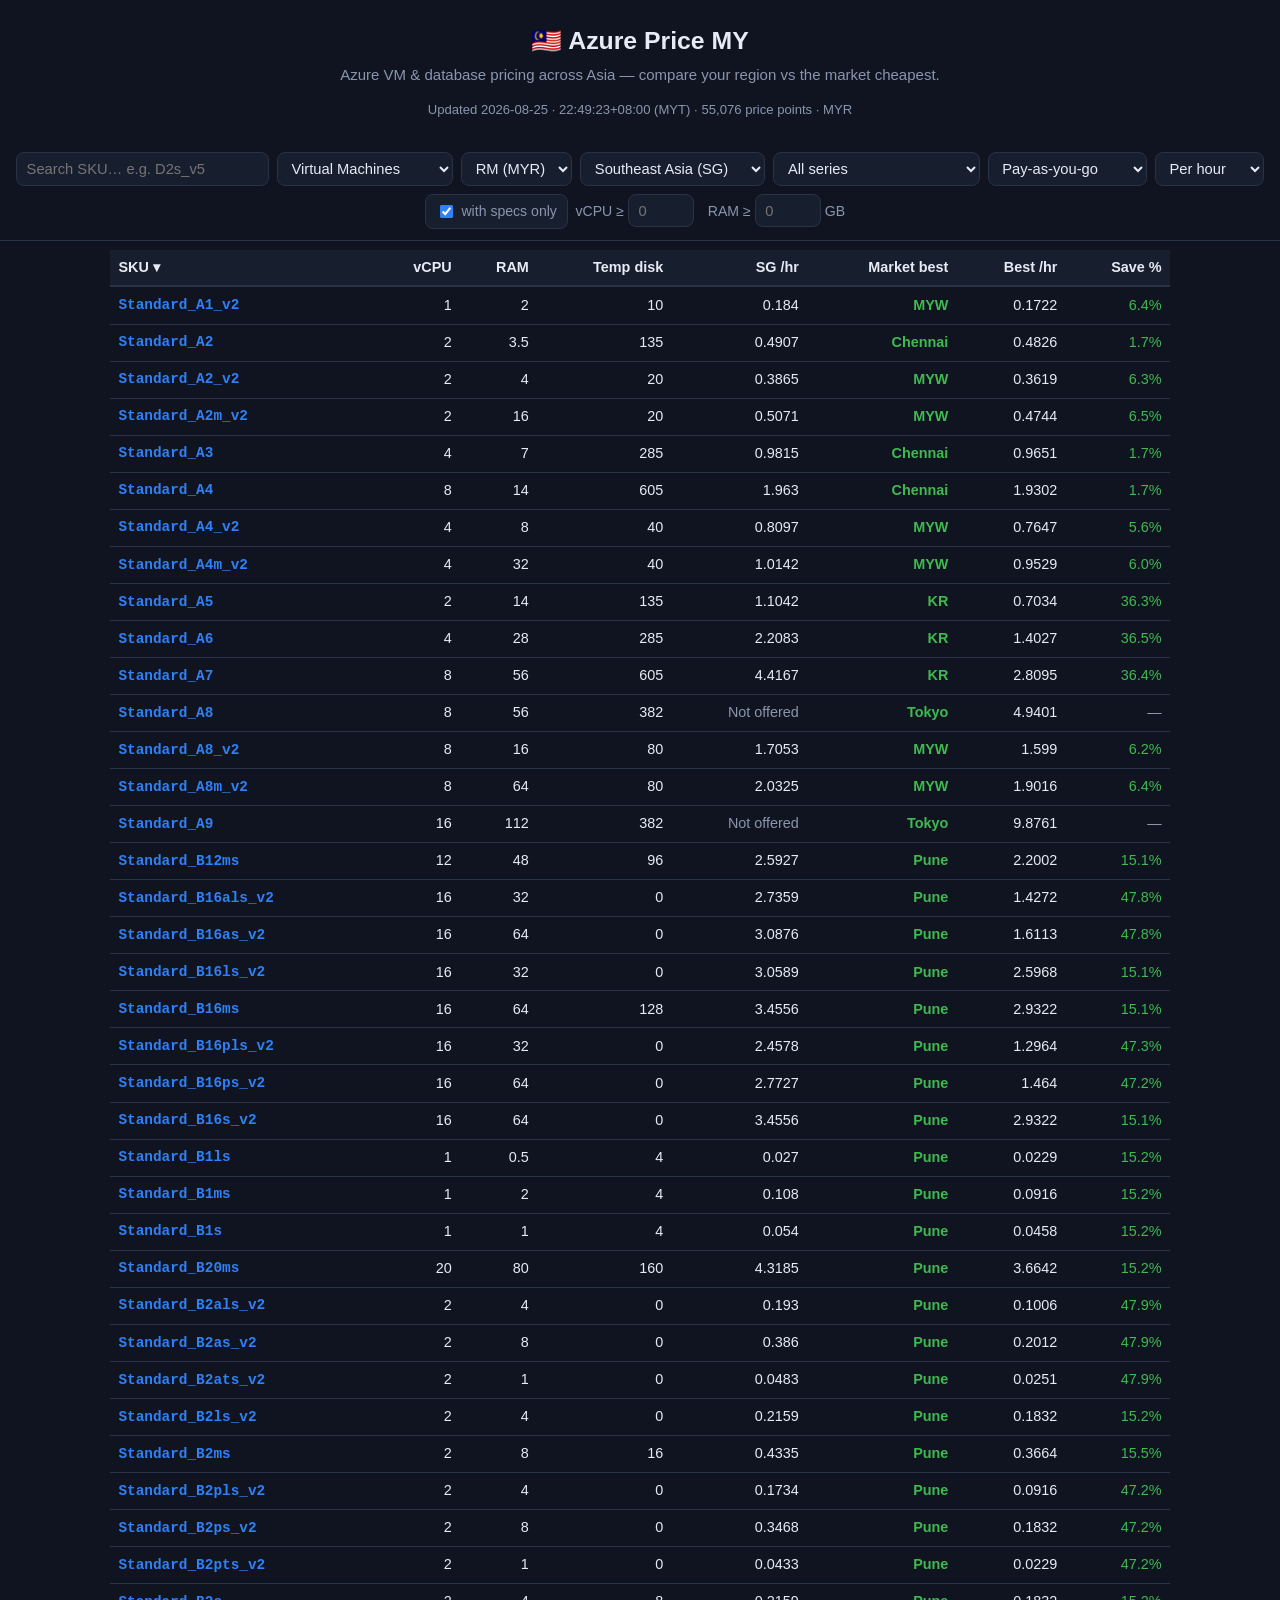
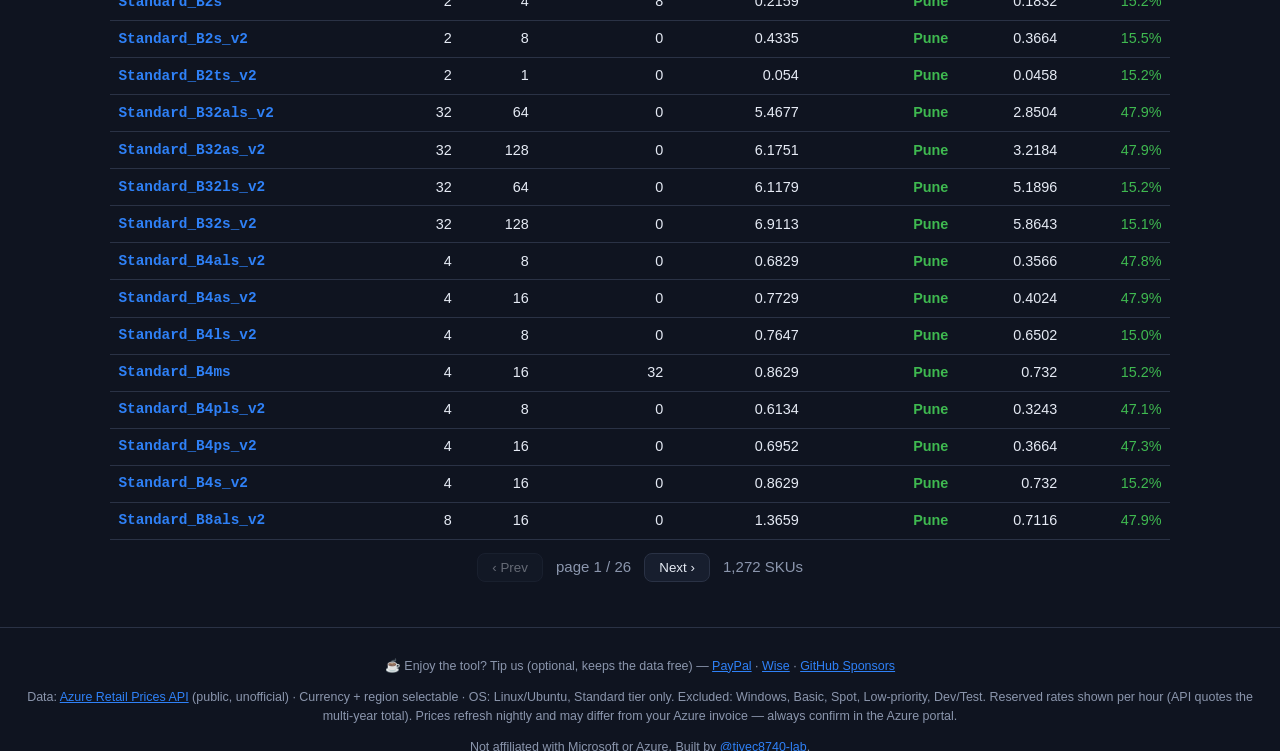
==== index.html @ e64f5a5e "specs: Learn scraper (154 families, constrained cores, doc-renames, retired classics); exclude Dedic" ====
<!DOCTYPE html>
<html lang="en">
<head>
<meta charset="UTF-8">
<meta name="viewport" content="width=device-width, initial-scale=1.0">
<title>Azure Price MY — VM & Database Prices for Asia (MYR/USD)</title>
<meta name="description" content="Compare Azure Virtual Machine and Flexible Database prices across Asia in MYR and USD. Pick a region and see the cheapest market price vs your region, Linux Standard tier, Pay-as-you-go, Reserved Instances and Savings Plans. Updated daily from Microsoft's public Azure Retail Prices API.">
<link rel="canonical" href="https://tivec8740-lab.github.io/azure-price-my/">
<link rel="stylesheet" href="style.css">
</head>
<body>
<header>
  <h1>🇲🇾 Azure Price MY</h1>
  <p class="tagline">Azure VM &amp; database pricing across Asia — compare your region vs the market cheapest.</p>
  <p id="updated" class="updated">loading…</p>
</header>

<section class="controls">
  <input id="search" type="search" placeholder="Search SKU… e.g. D2s_v5" autocomplete="off">
  <select id="category">
    <option value="Compute (VM)">Virtual Machines</option>
    <option value="Database">Databases (Flexible)</option>
    <option value="all">All</option>
  </select>
  <select id="currency">
    <option value="MYR">RM (MYR)</option>
    <option value="USD">$ (USD)</option>
    <option value="SGD">S$ (SGD)</option>
    <option value="AUD">A$ (AUD)</option>
    <option value="EUR">€ (EUR)</option>
    <option value="GBP">£ (GBP)</option>
    <option value="INR">₹ (INR)</option>
    <option value="JPY">¥ (JPY)</option>
  </select>
  <select id="region"></select>
  <select id="series"><option value="">All series</option></select>
  <select id="priceType">
    <option value="Consumption">Pay-as-you-go</option>
    <option value="Reservation|1 Year">1-Yr Reserved</option>
    <option value="Reservation|3 Years">3-Yr Reserved</option>
    <option value="SavingsPlan|1 Year">1-Yr Savings Plan</option>
    <option value="SavingsPlan|3 Years">3-Yr Savings Plan</option>
  </select>
  <select id="period">
    <option value="hour">Per hour</option>
    <option value="month">Per month</option>
  </select>
  <label class="toggle"><input type="checkbox" id="onlySpec" checked> <span>with specs only</span></label>
  <div class="range">
    <label>vCPU ≥ <input id="minCpu" type="number" min="0" placeholder="0" style="width:4.5em"></label>
    <label>RAM ≥ <input id="minRam" type="number" min="0" placeholder="0" style="width:4.5em"> GB</label>
  </div>
</section>

<main>
<table id="tbl">
  <thead>
    <tr>
      <th data-sort="armSkuName">SKU ▾</th>
      <th data-sort="vCPUs">vCPU</th>
      <th data-sort="memoryGB">RAM</th>
      <th data-sort="tempDiskGB">Temp&nbsp;disk</th>
      <th id="thSel" data-sort="sel">Region /hr</th>
      <th data-sort="cheapestRegion">Market best</th>
      <th id="thCheap" data-sort="cheapest">Best /hr</th>
      <th data-sort="save">Save&nbsp;%</th>
    </tr>
  </thead>
  <tbody id="tbody"><tr><td colspan="8">Loading data…</td></tr></tbody>
</table>
<div class="pager">
  <button id="prev">‹ Prev</button>
  <span id="pageInfo"></span>
  <button id="next">Next ›</button>
  <span id="count"></span>
</div>
</main>

<footer>
  <p>☕ Enjoy the tool? Tip us (optional, keeps the data free) —
   <a class="donate" href="https://paypal.me/mhma83" target="_blank" rel="noopener">PayPal</a> ·
   <a class="donate" href="https://wise.com/pay/me/mohdhamzanibinm" target="_blank" rel="noopener">Wise</a> ·
   <a class="donate" href="https://github.com/sponsors/tivec8740-lab" target="_blank" rel="noopener">GitHub Sponsors</a></p>
  <p>Data: <a href="https://prices.azure.com">Azure Retail Prices API</a> (public, unofficial) · Currency + region selectable · OS: Linux/Ubuntu, Standard tier only.
  Excluded: Windows, Basic, Spot, Low-priority, Dev/Test. Reserved rates shown per hour (API quotes the multi-year total). Prices refresh nightly and may differ from your Azure invoice — always confirm in the Azure portal.</p>
  <p>Not affiliated with Microsoft or Azure. Built by <a href="https://github.com/tivec8740-lab">@tivec8740-lab</a>.</p>
</footer>

<script src="app.js"></script>
</body>
</html>
---- style.css ----
:root {
  --bg: #0f1420; --card: #171e2e; --text: #e6ebf5; --muted: #8b96ad;
  --accent: #2f81f7; --good: #3fb950; --bad: #f85149; --border: #2a3245;
}
* { box-sizing: border-box; }
body { margin: 0; font: 15px/1.5 -apple-system, "Segoe UI", Roboto, sans-serif;
  background: var(--bg); color: var(--text); }
header { padding: 1.4rem 1rem 0.6rem; text-align: center; }
h1 { margin: 0; font-size: 1.55rem; }
.tagline { color: var(--muted); margin: 0.3rem 0 0; }
.updated { font-size: 0.82rem; color: var(--muted); }

.controls { display: flex; flex-wrap: wrap; gap: 0.5rem; justify-content: center;
  padding: 0.6rem 1rem; position: sticky; top: 0; background: var(--bg);
  z-index: 5; border-bottom: 1px solid var(--border); padding-bottom: 0.7rem; }
.controls input[type=search] { min-width: 210px; flex: 1; max-width: 320px; }
input, select {
  background: var(--card); color: var(--text); border: 1px solid var(--border);
  border-radius: 8px; padding: 0.45rem 0.6rem; font-size: 0.92rem;
}
.range label { color: var(--muted); font-size: 0.88rem; margin-right: 0.6rem; }
.toggle { display: inline-flex; align-items: center; gap: 0.35rem; color: var(--muted);
  font-size: 0.88rem; background: var(--card); border: 1px solid var(--border);
  border-radius: 8px; padding: 0.35rem 0.6rem; cursor: pointer; }
.toggle input { accent-color: var(--accent); }

main { max-width: 1080px; margin: 0 auto; padding: 0.6rem 0.6rem 2rem; }
table { width: 100%; border-collapse: collapse; font-size: 0.9rem; }
th, td { padding: 0.42rem 0.55rem; text-align: right; white-space: nowrap; }
th:first-child, td:first-child { text-align: left; }
thead th { position: sticky; top: 52px; background: var(--card); cursor: pointer;
  border-bottom: 2px solid var(--border); user-select: none; }
tbody tr { border-bottom: 1px solid var(--border); }
tbody tr:hover { background: rgba(47,129,247,.08); }
td.sku code { background: none; color: var(--accent); font-weight: 600; }
.muted { color: var(--muted); }
.diff-neg { color: var(--good); } .diff-pos { color: var(--bad); }
.badge { font-size: 0.72rem; color: var(--muted); margin-left: 0.35rem; }

.pager { display: flex; gap: 0.8rem; align-items: center; justify-content: center;
  padding: 0.8rem; color: var(--muted); }
button { background: var(--card); border: 1px solid var(--border); color: var(--text);
  border-radius: 8px; padding: 0.4rem 0.9rem; cursor: pointer; }
button:disabled { opacity: 0.4; cursor: default; }

footer { text-align: center; color: var(--muted); font-size: 0.78rem;
  padding: 1rem 1.4rem 2rem; border-top: 1px solid var(--border); }
footer a { color: var(--accent); }
@media (max-width: 720px) {
  th, td { padding: 0.35rem 0.3rem; font-size: 0.8rem; }
  .controls input[type=search] { max-width: none; }
}
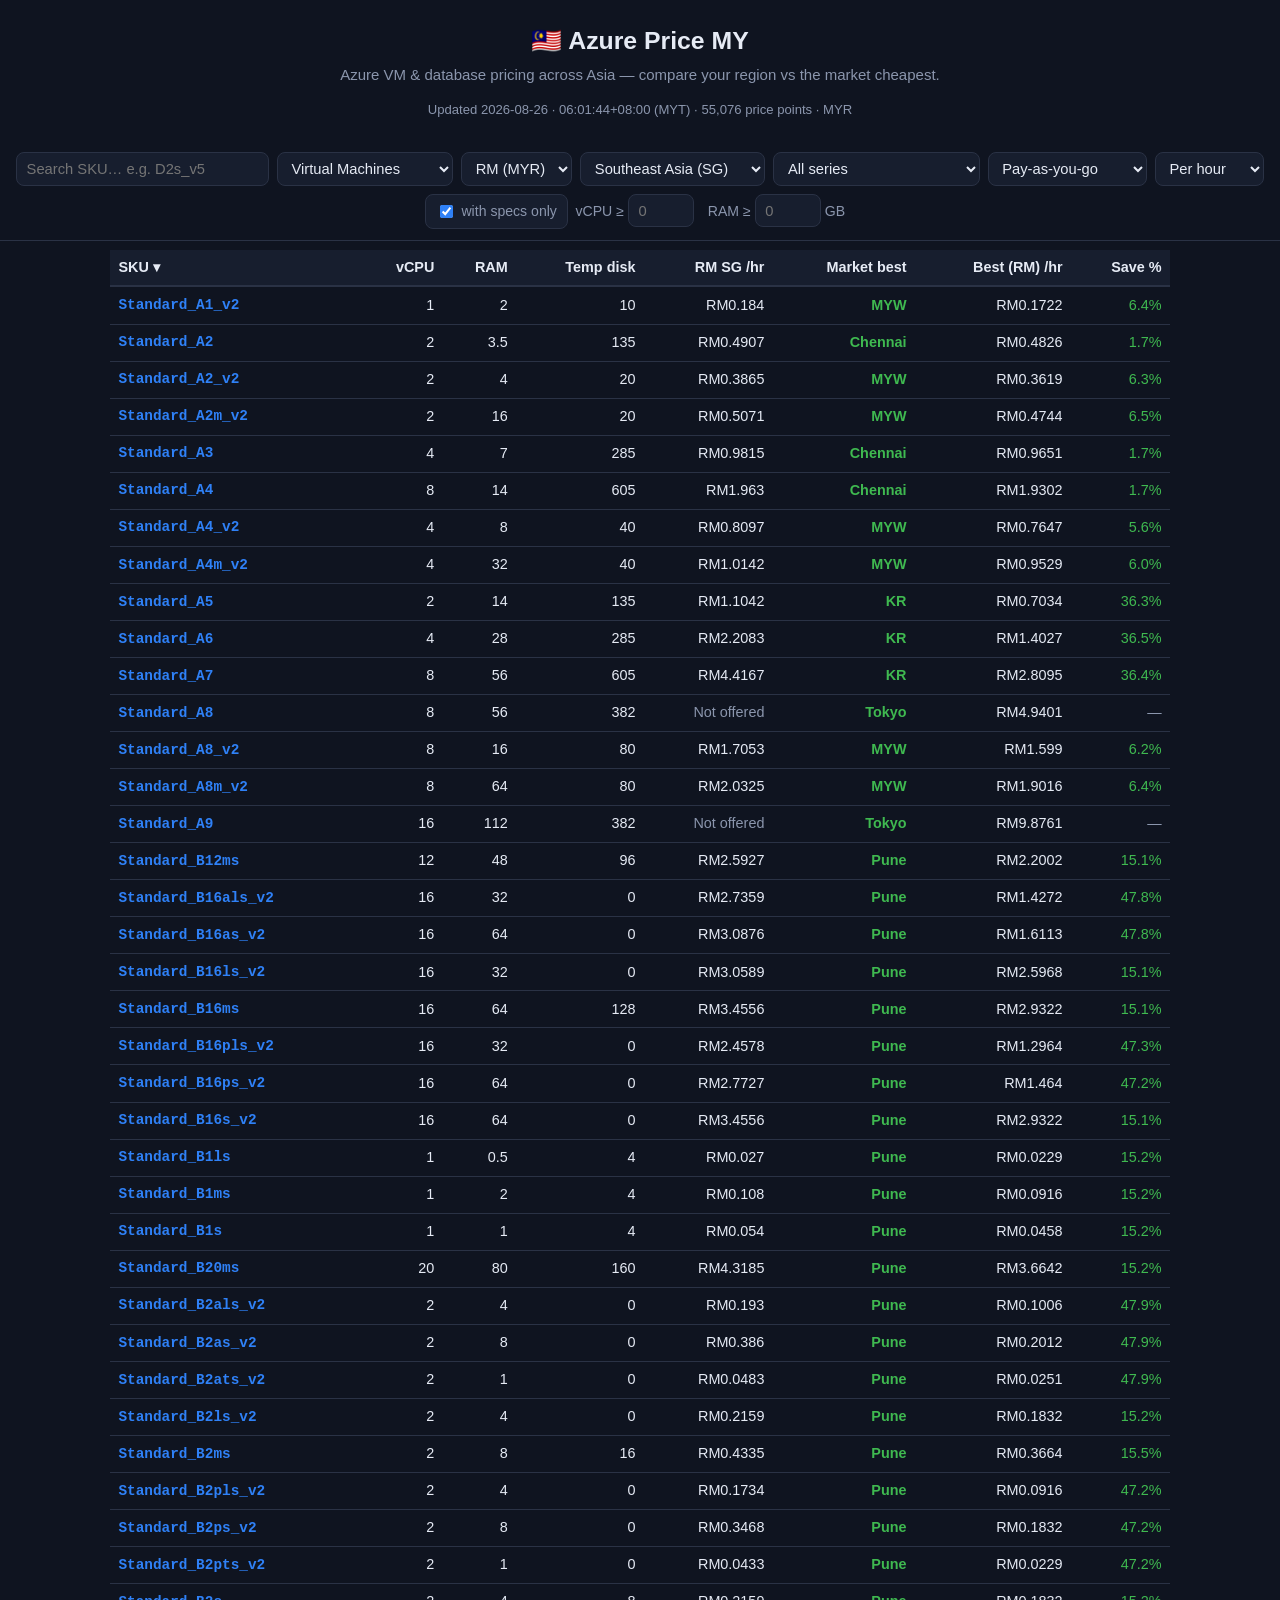
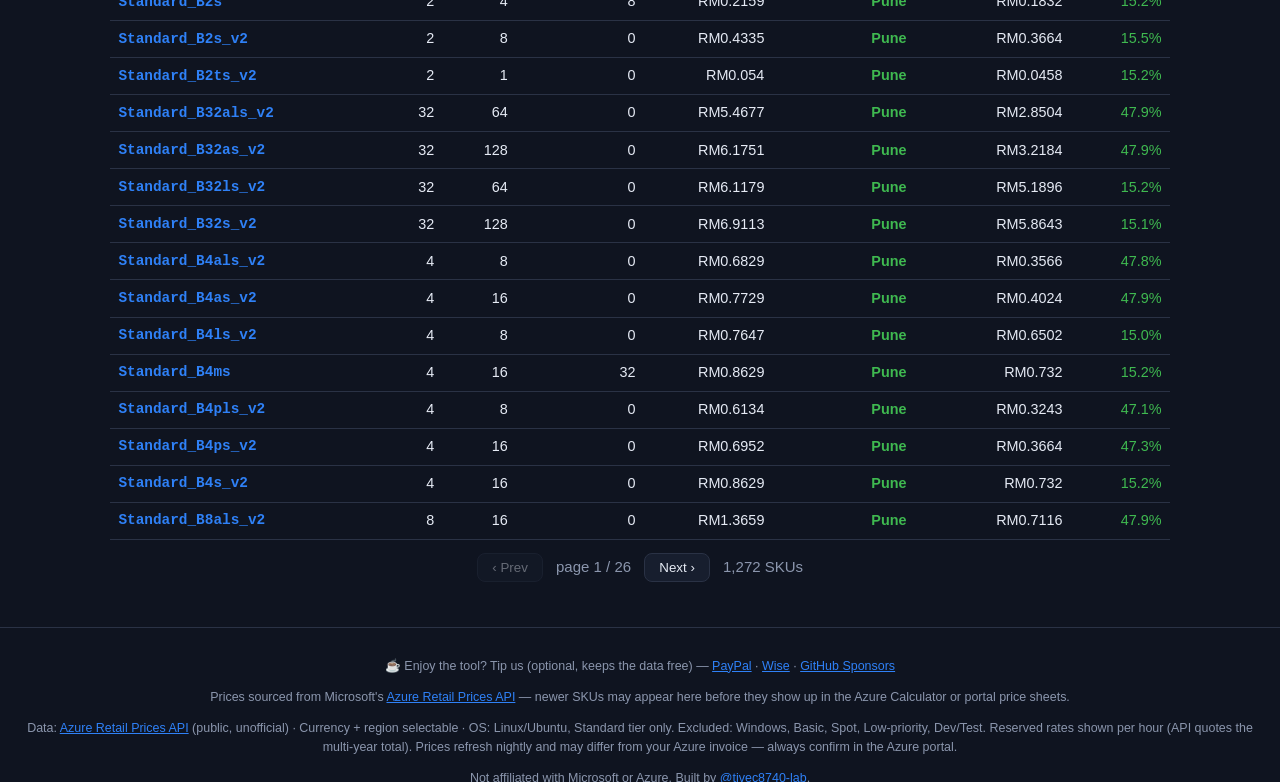
==== commit f30a523d: "ux: currency symbols on price columns/headers + API-source footnote (Calculator lag note)" ====
--- a/index.html
+++ b/index.html
@@ -81,6 +81,7 @@
    <a class="donate" href="https://paypal.me/mhma83" target="_blank" rel="noopener">PayPal</a> ·
    <a class="donate" href="https://wise.com/pay/me/mohdhamzanibinm" target="_blank" rel="noopener">Wise</a> ·
    <a class="donate" href="https://github.com/sponsors/tivec8740-lab" target="_blank" rel="noopener">GitHub Sponsors</a></p>
+  <p>Prices sourced from Microsoft's <a href="https://prices.azure.com">Azure Retail Prices API</a> — newer SKUs may appear here before they show up in the Azure Calculator or portal price sheets.</p>
   <p>Data: <a href="https://prices.azure.com">Azure Retail Prices API</a> (public, unofficial) · Currency + region selectable · OS: Linux/Ubuntu, Standard tier only.
   Excluded: Windows, Basic, Spot, Low-priority, Dev/Test. Reserved rates shown per hour (API quotes the multi-year total). Prices refresh nightly and may differ from your Azure invoice — always confirm in the Azure portal.</p>
   <p>Not affiliated with Microsoft or Azure. Built by <a href="https://github.com/tivec8740-lab">@tivec8740-lab</a>.</p>
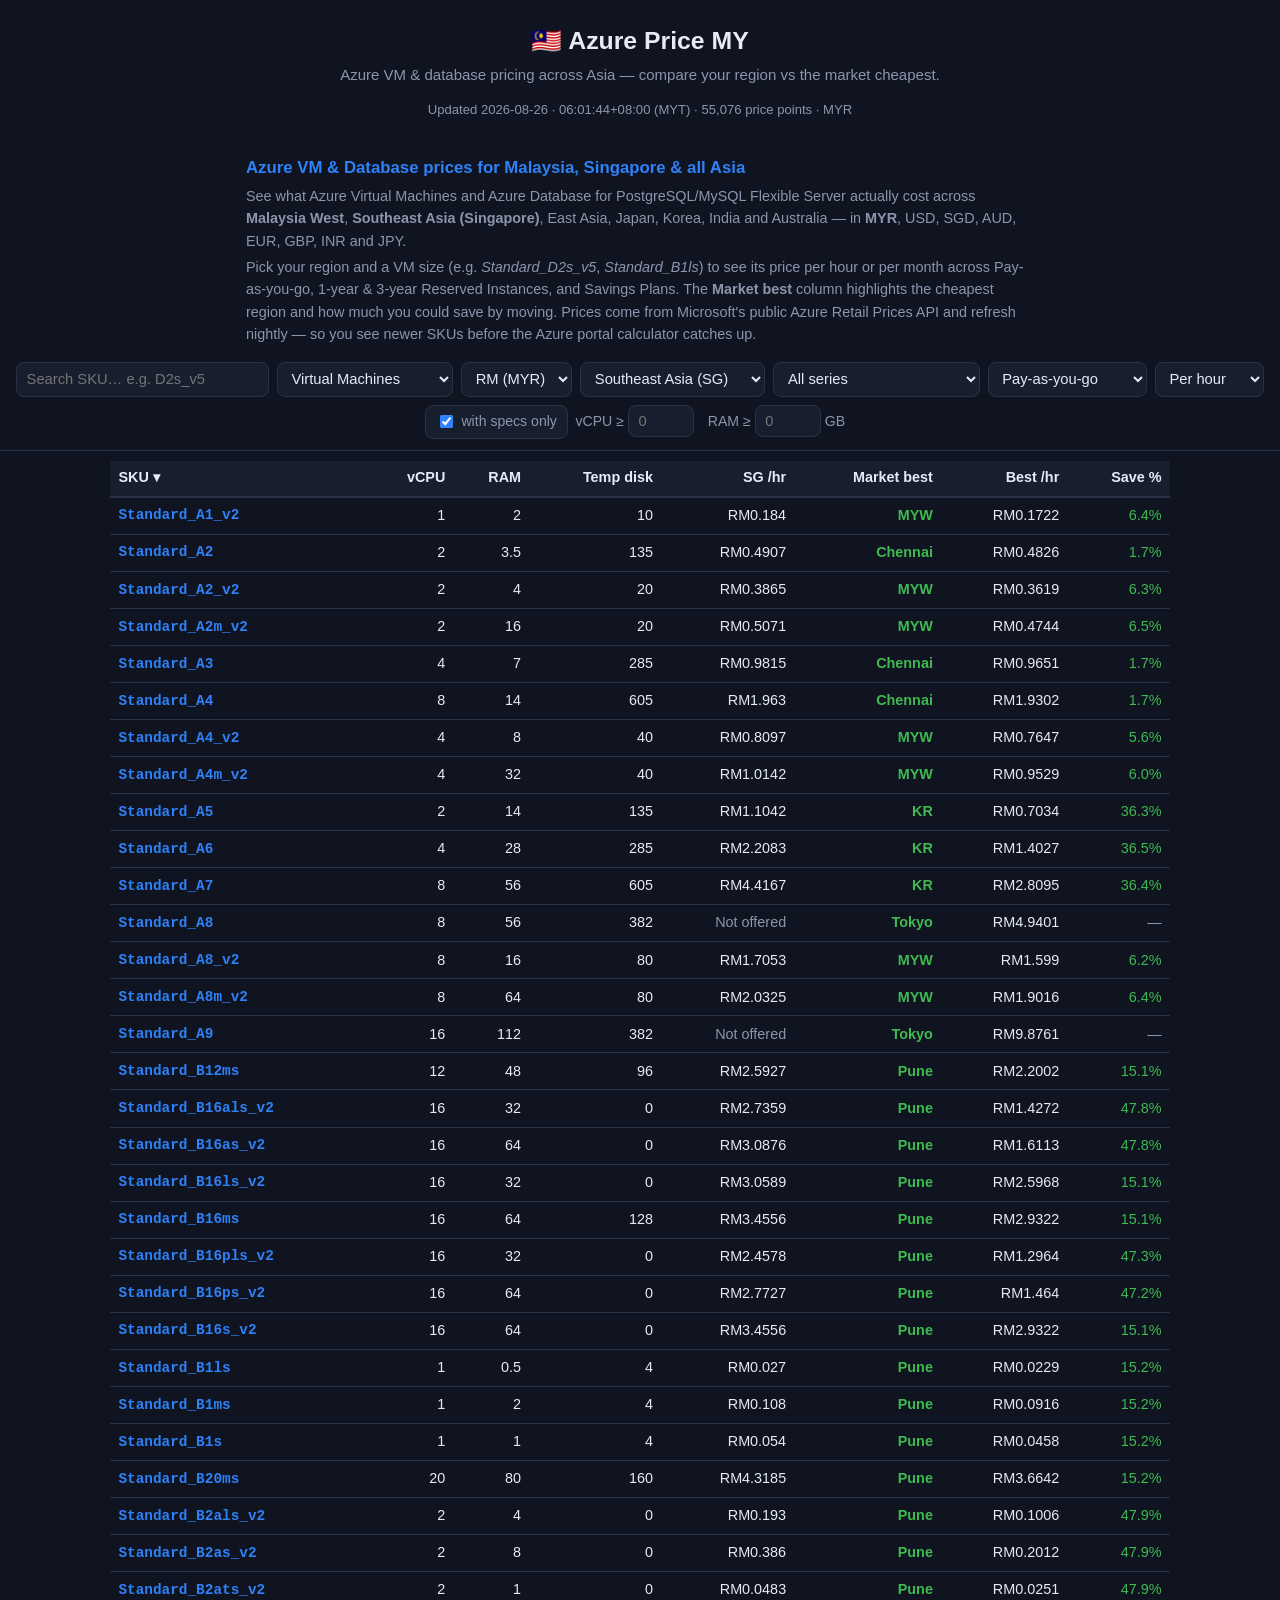
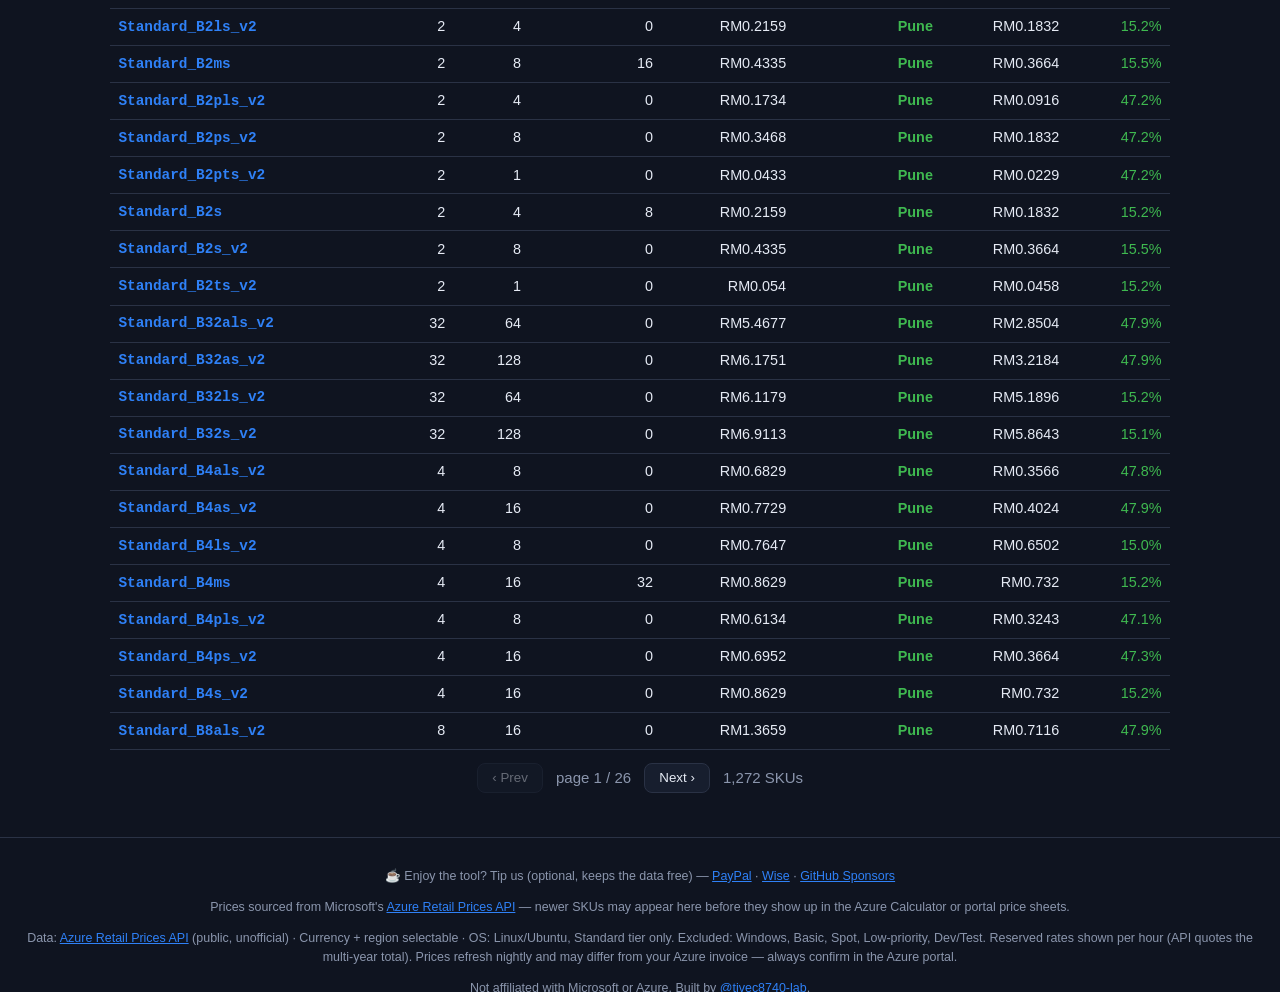
==== commit 7df47910: "seo: landing copy, meta/OG/schema.org structured data, sitemap + robots" ====
--- a/index.html
+++ b/index.html
@@ -3,10 +3,38 @@
 <head>
 <meta charset="UTF-8">
 <meta name="viewport" content="width=device-width, initial-scale=1.0">
-<title>Azure Price MY — VM & Database Prices for Asia (MYR/USD)</title>
-<meta name="description" content="Compare Azure Virtual Machine and Flexible Database prices across Asia in MYR and USD. Pick a region and see the cheapest market price vs your region, Linux Standard tier, Pay-as-you-go, Reserved Instances and Savings Plans. Updated daily from Microsoft's public Azure Retail Prices API.">
+<title>Azure VM Price Malaysia & Asia (MYR) — Compare Azure VM & Database Prices | Azure Price MY</title>
+<meta name="description" content="Compare Azure Virtual Machine and Flexible Database prices across Malaysia (Malaysia West, Southeast Asia) and all APAC regions in MYR, USD and more. See PAYG, Reserved Instance and Savings Plan rates per hour or month, and find the cheapest Azure region. Live prices from the Azure Retail Prices API, refreshed daily.">
+<meta name="keywords" content="azure vm price malaysia, azure pricing malaysia west, azure southeast asia price, azure VM cost comparison, azure myr price, azure d series price, azure b series price">
+<meta name="robots" content="index, follow">
 <link rel="canonical" href="https://tivec8740-lab.github.io/azure-price-my/">
+
+<!-- OpenGraph / social sharing -->
+<meta property="og:type" content="website">
+<meta property="og:title" content="Azure Price MY — Compare Azure VM & Database Prices Across Asia (MYR)">
+<meta property="og:description" content="Find the cheapest Azure region for any VM or database SKU. Southeast Asia vs Malaysia West vs all APAC in MYR, USD, SGD and more. Live prices daily.">
+<meta property="og:url" content="https://tivec8740-lab.github.io/azure-price-my/">
+<meta property="og:site_name" content="Azure Price MY">
+<meta name="twitter:card" content="summary">
+<meta name="twitter:title" content="Azure Price MY — Compare Azure VM & Database Prices Across Asia">
+<meta name="twitter:description" content="Find the cheapest Azure region for any VM/database SKU across Asia, in MYR & more. Live prices refreshed daily.">
+<meta name="theme-color" content="#0f1420">
+
 <link rel="stylesheet" href="style.css">
+
+<!-- Structured data for search engines (WebApp + dataset) -->
+<script type="application/ld+json">
+{
+  "@context": "https://schema.org",
+  "@type": "WebApplication",
+  "name": "Azure Price MY",
+  "url": "https://tivec8740-lab.github.io/azure-price-my/",
+  "applicationCategory": "FinanceApplication",
+  "description": "Compare Azure Virtual Machine and database prices across APAC regions in multiple currencies (MYR, USD, SGD, AUD, EUR, GBP, INR, JPY). Find the cheapest region, PAYG vs Reserved vs Savings Plan.",
+  "offers": {"@type": "Offer", "price": "0", "priceCurrency": "MYR"},
+  "isAccessibleForFree": true
+}
+</script>
 </head>
 <body>
 <header>
@@ -14,6 +42,12 @@
   <p class="tagline">Azure VM &amp; database pricing across Asia — compare your region vs the market cheapest.</p>
   <p id="updated" class="updated">loading…</p>
 </header>
+
+<section class="landing">
+  <h2>Azure VM &amp; Database prices for Malaysia, Singapore &amp; all Asia</h2>
+  <p>See what Azure Virtual Machines and Azure Database for PostgreSQL/MySQL Flexible Server actually cost across <strong>Malaysia West</strong>, <strong>Southeast Asia (Singapore)</strong>, East Asia, Japan, Korea, India and Australia — in <strong>MYR</strong>, USD, SGD, AUD, EUR, GBP, INR and JPY.</p>
+  <p>Pick your region and a VM size (e.g. <em>Standard_D2s_v5</em>, <em>Standard_B1ls</em>) to see its price per hour or per month across Pay-as-you-go, 1-year &amp; 3-year Reserved Instances, and Savings Plans. The <strong>Market best</strong> column highlights the cheapest region and how much you could save by moving. Prices come from Microsoft's public Azure Retail Prices API and refresh nightly — so you see newer SKUs before the Azure portal calculator catches up.</p>
+</section>
 
 <section class="controls">
   <input id="search" type="search" placeholder="Search SKU… e.g. D2s_v5" autocomplete="off">
--- a/style.css
+++ b/style.css
@@ -9,6 +9,11 @@
 h1 { margin: 0; font-size: 1.55rem; }
 .tagline { color: var(--muted); margin: 0.3rem 0 0; }
 .updated { font-size: 0.82rem; color: var(--muted); }
+
+/* SEO landing copy (indexed by search engines) */
+.landing { max-width: 820px; margin: 0.4rem auto 0; padding: 0.4rem 1rem 0.2rem; text-align: left; }
+.landing h2 { font-size: 1.05rem; margin: 0 0 0.3rem; color: var(--accent); }
+.landing p { font-size: 0.9rem; line-height: 1.55; color: var(--muted); margin: 0.25rem 0; }
 
 .controls { display: flex; flex-wrap: wrap; gap: 0.5rem; justify-content: center;
   padding: 0.6rem 1rem; position: sticky; top: 0; background: var(--bg);
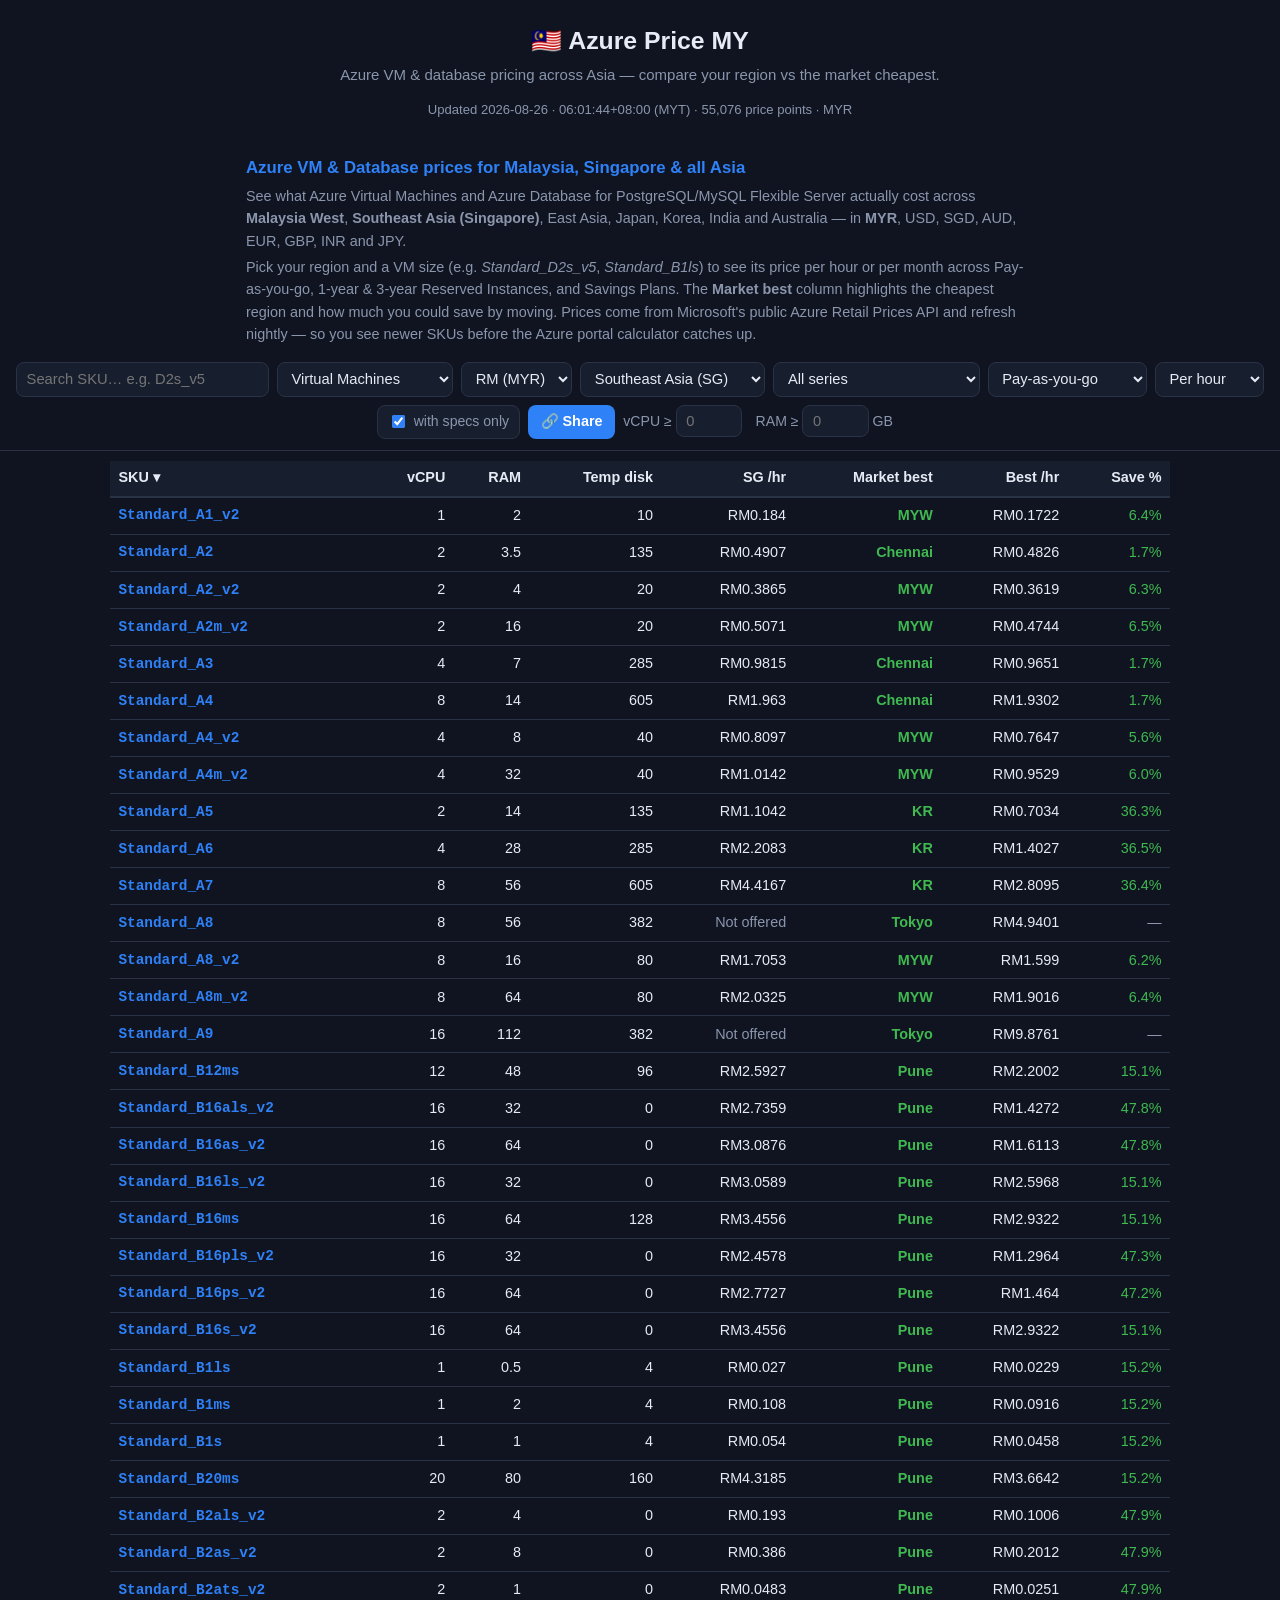
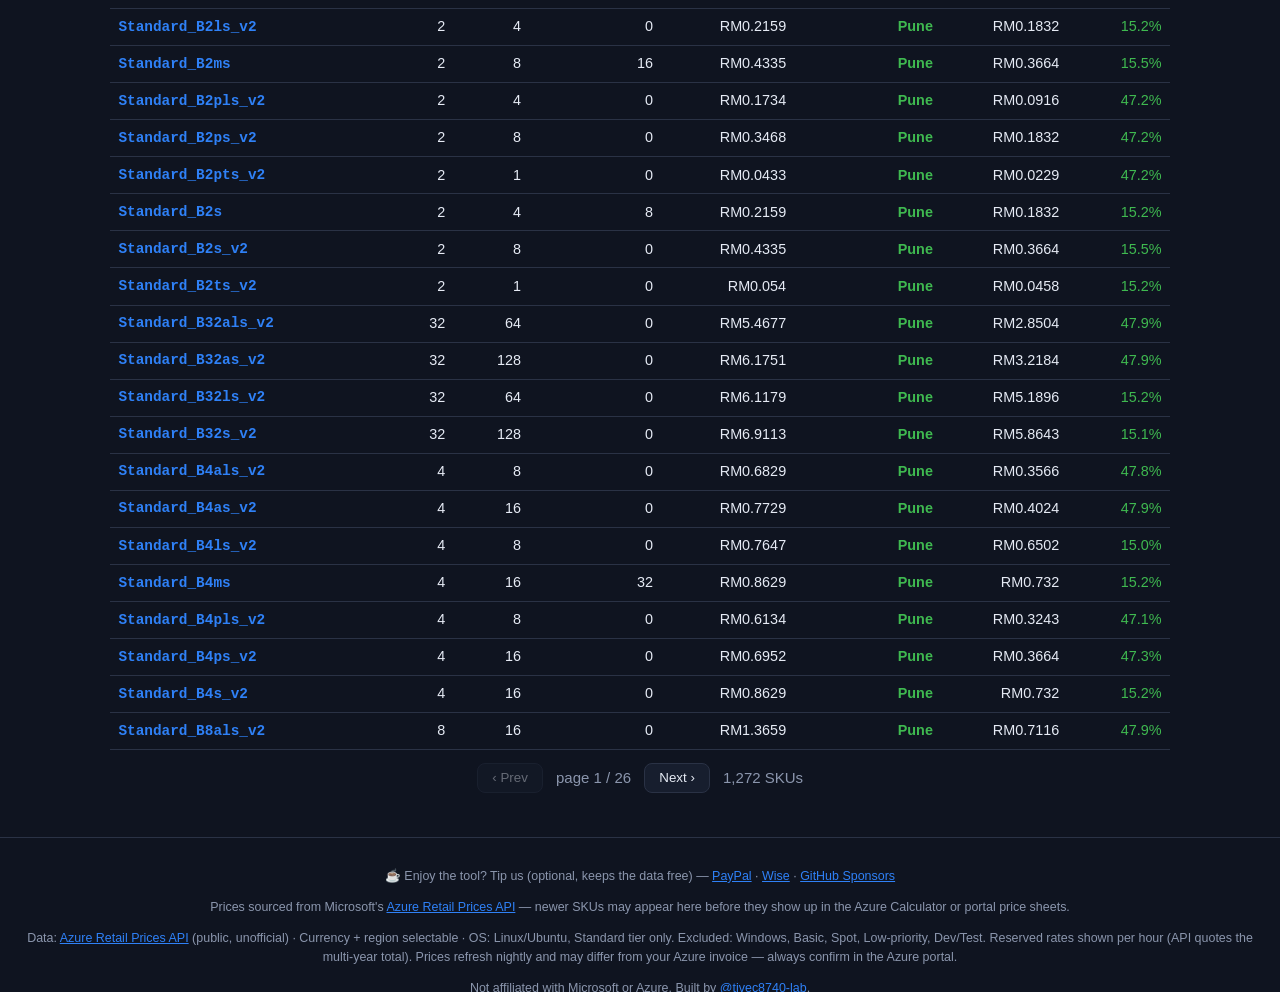
==== commit 5d810dcf: "feature: shareable/embed URLs (?sku&region&currency&period&priceType) + Share copy button" ====
--- a/index.html
+++ b/index.html
@@ -80,6 +80,7 @@
     <option value="month">Per month</option>
   </select>
   <label class="toggle"><input type="checkbox" id="onlySpec" checked> <span>with specs only</span></label>
+  <button type="button" id="share" class="sharebtn" title="Copy a shareable link to this exact view">🔗 Share</button>
   <div class="range">
     <label>vCPU ≥ <input id="minCpu" type="number" min="0" placeholder="0" style="width:4.5em"></label>
     <label>RAM ≥ <input id="minRam" type="number" min="0" placeholder="0" style="width:4.5em"> GB</label>
--- a/style.css
+++ b/style.css
@@ -28,6 +28,9 @@
   font-size: 0.88rem; background: var(--card); border: 1px solid var(--border);
   border-radius: 8px; padding: 0.35rem 0.6rem; cursor: pointer; }
 .toggle input { accent-color: var(--accent); }
+.sharebtn { background: var(--accent); color: #fff; border: none; border-radius: 8px;
+  padding: 0.4rem 0.8rem; font-size: 0.9rem; font-weight: 600; cursor: pointer; }
+.sharebtn:hover { filter: brightness(1.1); }
 
 main { max-width: 1080px; margin: 0 auto; padding: 0.6rem 0.6rem 2rem; }
 table { width: 100%; border-collapse: collapse; font-size: 0.9rem; }
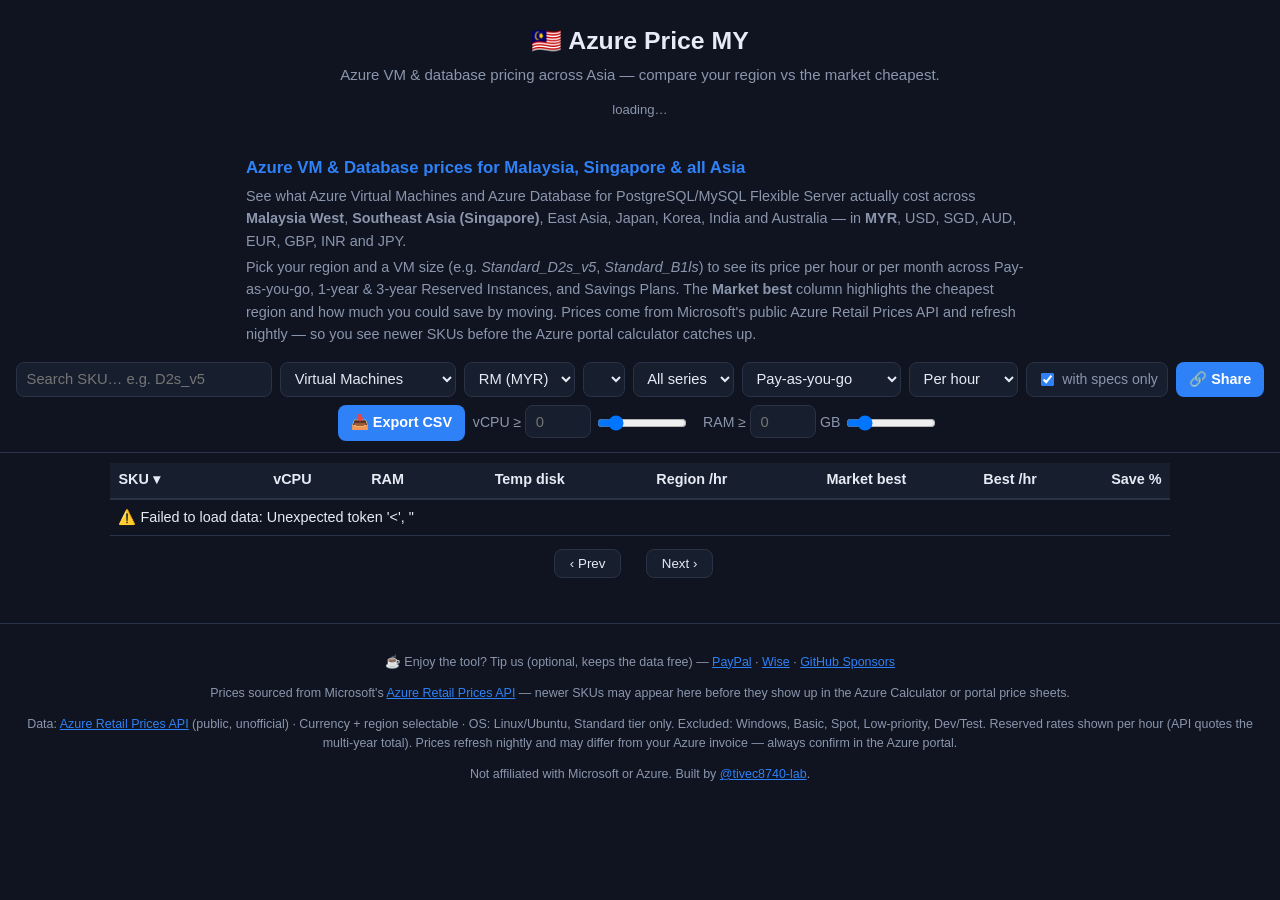
==== commit 45f26c42: "feat: add CSV export + vCPU/RAM filter sliders (Muse Spark) - Export CSV button exports filtered row" ====
--- a/index.html
+++ b/index.html
@@ -80,10 +80,10 @@
     <option value="month">Per month</option>
   </select>
   <label class="toggle"><input type="checkbox" id="onlySpec" checked> <span>with specs only</span></label>
-  <button type="button" id="share" class="sharebtn" title="Copy a shareable link to this exact view">🔗 Share</button>
+  <button type="button" id="share" class="sharebtn" title="Copy a shareable link to this exact view">🔗 Share</button>  <button type="button" id="exportCsv" class="sharebtn" title="Export filtered results to CSV" style="margin-left:6px">📥 Export CSV</button>
   <div class="range">
-    <label>vCPU ≥ <input id="minCpu" type="number" min="0" placeholder="0" style="width:4.5em"></label>
-    <label>RAM ≥ <input id="minRam" type="number" min="0" placeholder="0" style="width:4.5em"> GB</label>
+    <label>vCPU ≥ <input id="minCpu" type="number" min="0" placeholder="0" style="width:4.5em"> <input id="cpuSlider" type="range" min="0" max="128" value="0" style="width:90px;vertical-align:middle"></label>
+    <label>RAM ≥ <input id="minRam" type="number" min="0" placeholder="0" style="width:4.5em"> GB <input id="ramSlider" type="range" min="0" max="1024" value="0" style="width:90px;vertical-align:middle"></label>
   </div>
 </section>
 
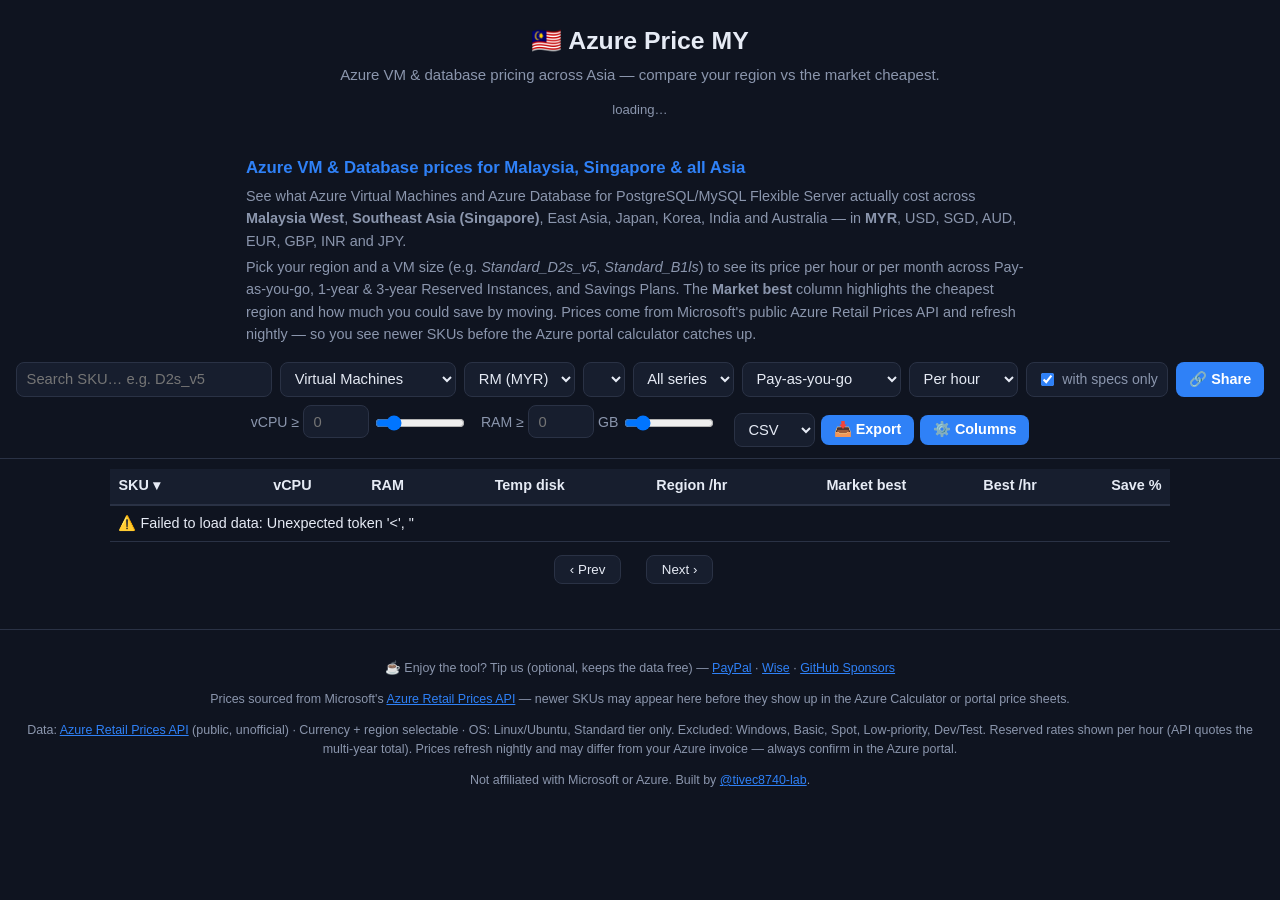
==== commit 6f7e3dfc: "feat: add column picker + multi-format export (CSV/JSON/Excel/XML) to match cloudprice.net - Column " ====
--- a/index.html
+++ b/index.html
@@ -80,10 +80,25 @@
     <option value="month">Per month</option>
   </select>
   <label class="toggle"><input type="checkbox" id="onlySpec" checked> <span>with specs only</span></label>
-  <button type="button" id="share" class="sharebtn" title="Copy a shareable link to this exact view">🔗 Share</button>  <button type="button" id="exportCsv" class="sharebtn" title="Export filtered results to CSV" style="margin-left:6px">📥 Export CSV</button>
+  <button type="button" id="share" class="sharebtn" title="Copy a shareable link to this exact view">🔗 Share</button>
   <div class="range">
     <label>vCPU ≥ <input id="minCpu" type="number" min="0" placeholder="0" style="width:4.5em"> <input id="cpuSlider" type="range" min="0" max="128" value="0" style="width:90px;vertical-align:middle"></label>
     <label>RAM ≥ <input id="minRam" type="number" min="0" placeholder="0" style="width:4.5em"> GB <input id="ramSlider" type="range" min="0" max="1024" value="0" style="width:90px;vertical-align:middle"></label>
+  </div>
+  <div class="exportControls" style="margin-top:8px; display:flex; gap:6px; align-items:center; flex-wrap:wrap">
+    <select id="exportFormat" title="Export format"><option value="csv">CSV</option><option value="json">JSON</option><option value="xlsx">Excel</option><option value="xml">XML</option></select>
+    <button type="button" id="exportBtn" class="sharebtn" title="Export filtered results">📥 Export</button>
+    <button type="button" id="colPickerBtn" class="sharebtn" title="Choose columns">⚙️ Columns</button>
+  </div>
+  <div id="colPicker" style="display:none; margin-top:8px; padding:8px; border:1px solid #2a3347; border-radius:6px; background:#1a2332">
+    <label style="margin-right:10px"><input type="checkbox" data-col="sku" checked> SKU</label>
+    <label style="margin-right:10px"><input type="checkbox" data-col="vcpu" checked> vCPU</label>
+    <label style="margin-right:10px"><input type="checkbox" data-col="ram" checked> RAM</label>
+    <label style="margin-right:10px"><input type="checkbox" data-col="disk" checked> Temp Disk</label>
+    <label style="margin-right:10px"><input type="checkbox" data-col="regionPrice" checked> Region Price</label>
+    <label style="margin-right:10px"><input type="checkbox" data-col="marketBest" checked> Market Best</label>
+    <label style="margin-right:10px"><input type="checkbox" data-col="bestPrice" checked> Best Price</label>
+    <label style="margin-right:10px"><input type="checkbox" data-col="save" checked> Save %</label>
   </div>
 </section>
 
@@ -122,6 +137,7 @@
   <p>Not affiliated with Microsoft or Azure. Built by <a href="https://github.com/tivec8740-lab">@tivec8740-lab</a>.</p>
 </footer>
 
+<script src="https://cdn.sheetjs.com/xlsx-latest/package/dist/xlsx.full.min.js"></script>
 <script src="app.js"></script>
 </body>
 </html>
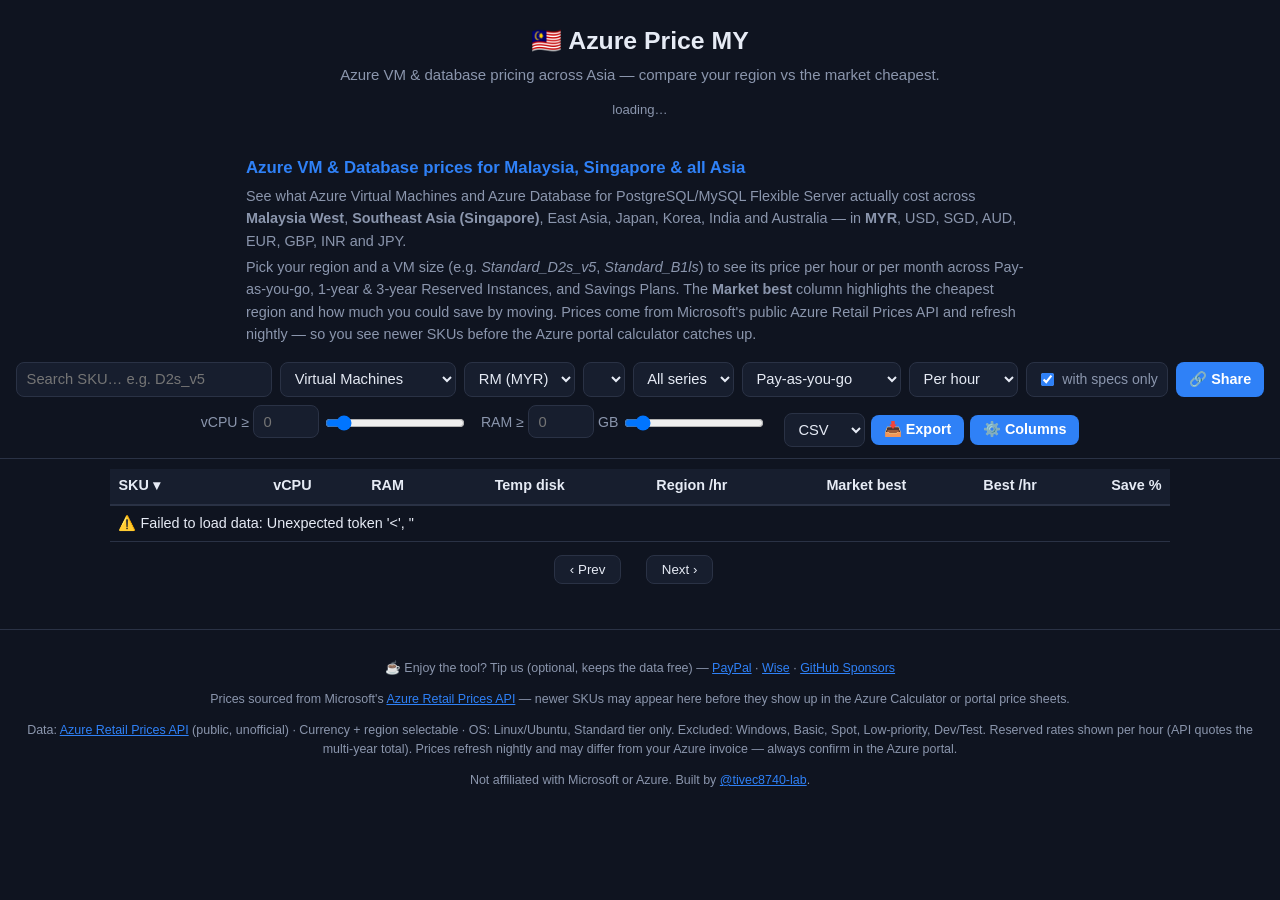
==== commit a1dc924a: "fix: reduce slider sensitivity (wider sliders, capped max, stepped RAM) - vCPU slider: 90px→140px, m" ====
--- a/index.html
+++ b/index.html
@@ -82,8 +82,8 @@
   <label class="toggle"><input type="checkbox" id="onlySpec" checked> <span>with specs only</span></label>
   <button type="button" id="share" class="sharebtn" title="Copy a shareable link to this exact view">🔗 Share</button>
   <div class="range">
-    <label>vCPU ≥ <input id="minCpu" type="number" min="0" placeholder="0" style="width:4.5em"> <input id="cpuSlider" type="range" min="0" max="128" value="0" style="width:90px;vertical-align:middle"></label>
-    <label>RAM ≥ <input id="minRam" type="number" min="0" placeholder="0" style="width:4.5em"> GB <input id="ramSlider" type="range" min="0" max="1024" value="0" style="width:90px;vertical-align:middle"></label>
+    <label>vCPU ≥ <input id="minCpu" type="number" min="0" placeholder="0" style="width:4.5em"> <input id="cpuSlider" type="range" min="0" max="64" value="0" step="1" style="width:140px;vertical-align:middle"></label>
+    <label>RAM ≥ <input id="minRam" type="number" min="0" placeholder="0" style="width:4.5em"> GB <input id="ramSlider" type="range" min="0" max="512" value="0" step="4" style="width:140px;vertical-align:middle"></label>
   </div>
   <div class="exportControls" style="margin-top:8px; display:flex; gap:6px; align-items:center; flex-wrap:wrap">
     <select id="exportFormat" title="Export format"><option value="csv">CSV</option><option value="json">JSON</option><option value="xlsx">Excel</option><option value="xml">XML</option></select>
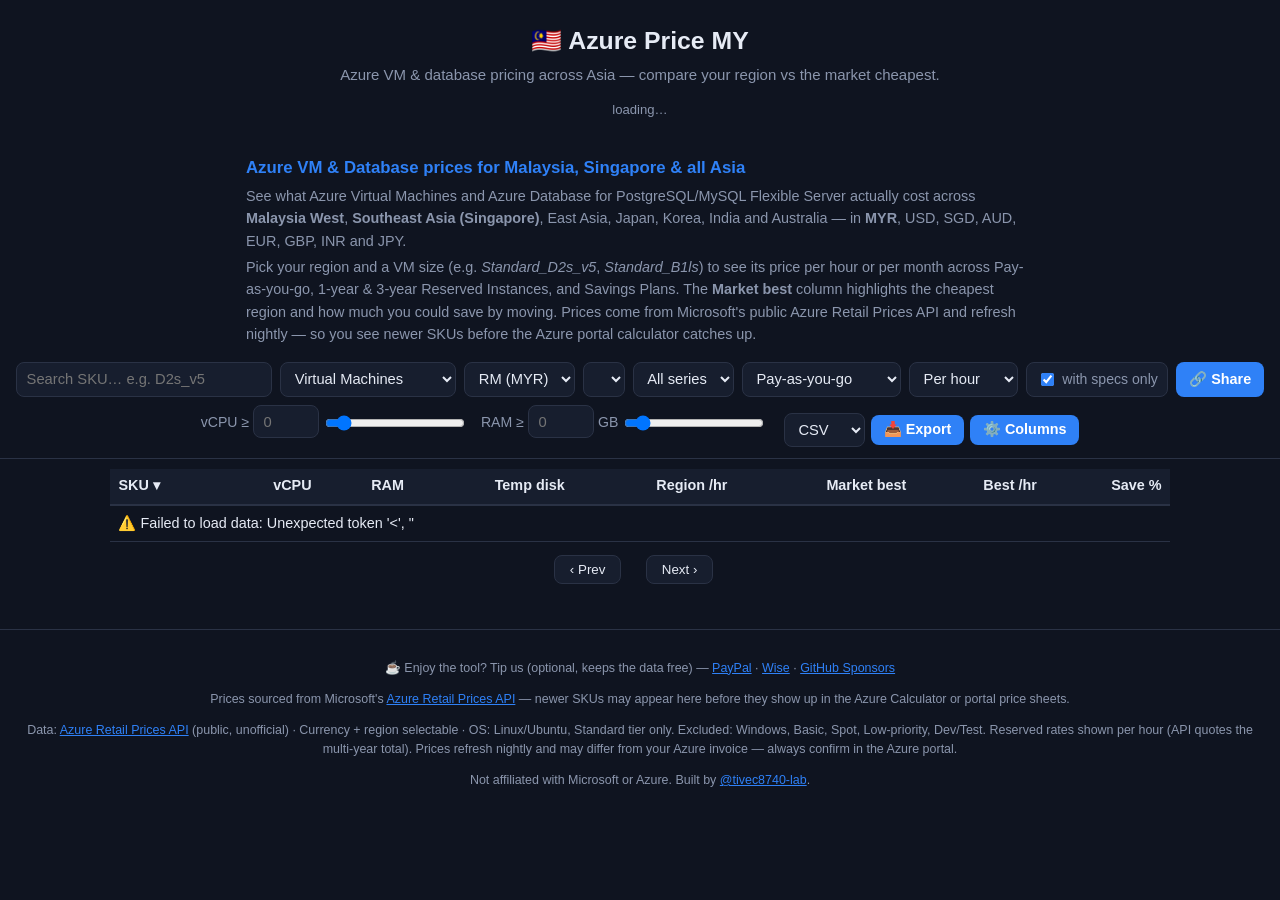
==== commit 1e4783de: "feat: add GA4 tracking G-JBS0BDSW1X" ====
--- a/index.html
+++ b/index.html
@@ -20,6 +20,15 @@
 <meta name="twitter:description" content="Find the cheapest Azure region for any VM/database SKU across Asia, in MYR & more. Live prices refreshed daily.">
 <meta name="theme-color" content="#0f1420">
 
+<!-- Google tag (gtag.js) -->
+<script async src="https://www.googletagmanager.com/gtag/js?id=G-JBS0BDSW1X"></script>
+<script>
+  window.dataLayer = window.dataLayer || [];
+  function gtag(){dataLayer.push(arguments);}
+  gtag('js', new Date());
+
+  gtag('config', 'G-JBS0BDSW1X');
+</script>
 <link rel="stylesheet" href="style.css">
 
 <!-- Structured data for search engines (WebApp + dataset) -->
